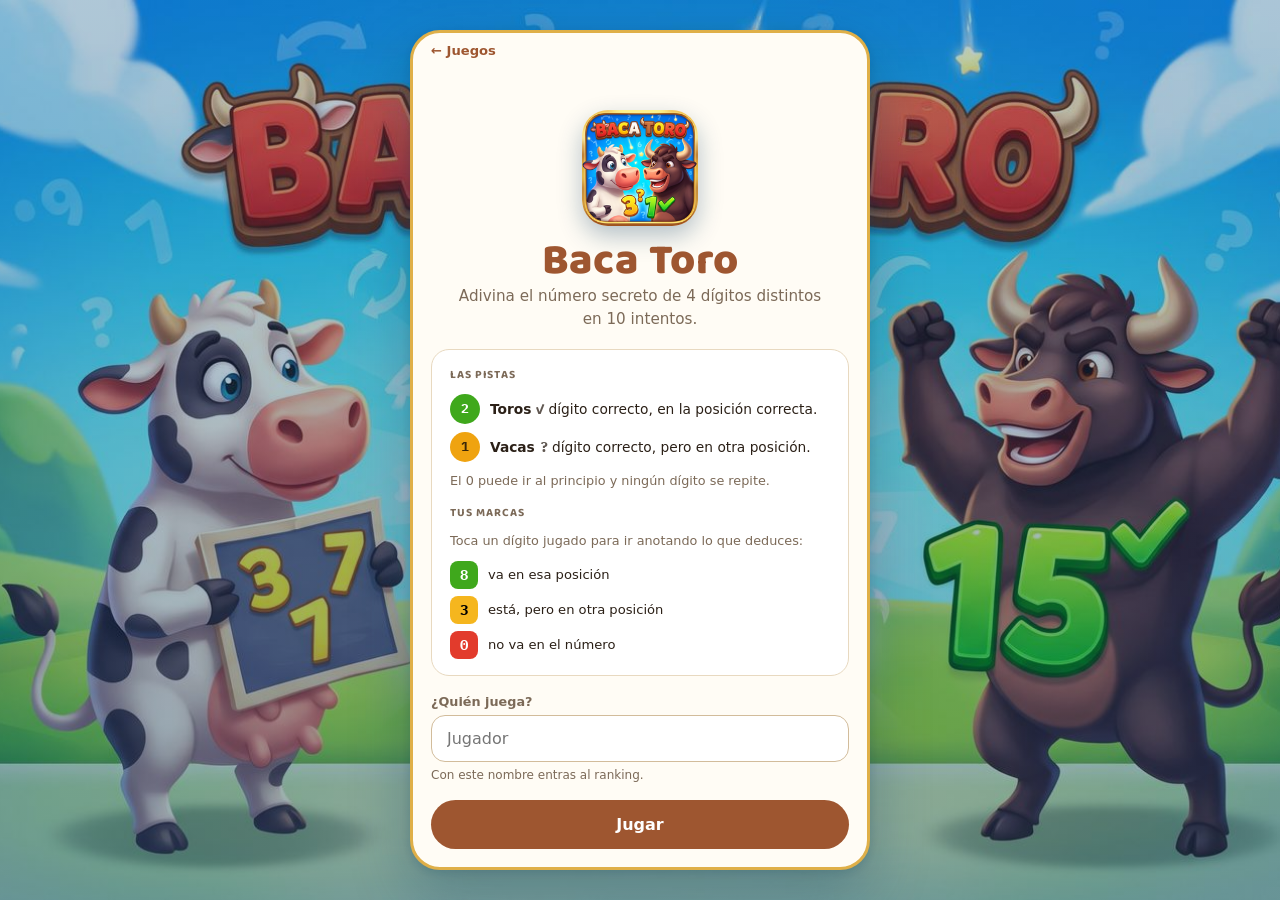
==== baca-toro.html @ 6170e8b9 "Un sudoku al lado de Baca Toro, y una portada para elegir La página deja de ser un juego y pasa a se" ====
<!doctype html>
<html lang="es">
<head>
<meta charset="utf-8">
<meta name="viewport" content="width=device-width, initial-scale=1, viewport-fit=cover">
<title>Baca Toro</title>
<meta name="description" content="Adivina el número secreto de 4 dígitos distintos en 10 intentos.">
<meta name="theme-color" content="#1E9BE8">
<link rel="preconnect" href="https://fonts.googleapis.com">
<link rel="preconnect" href="https://fonts.gstatic.com" crossorigin>
<link rel="stylesheet" href="https://fonts.googleapis.com/css2?family=Baloo+2:wght@600;700;800&family=IBM+Plex+Mono:wght@500;600;700&display=swap">
<link rel="icon" href="icono-192.png">
<link rel="apple-touch-icon" href="icono-192.png">

<link rel="stylesheet" href="comun.css">
</head>
<body>

<div id="app">
  <section class="vista portada gutter" id="vista-inicio"></section>
  <section class="vista" id="vista-juego" hidden></section>
  <section class="vista" id="vista-ranking" hidden></section>
  <div id="capa-dialogo"></div>
</div>

<script>
"use strict";

// ---------------------------------------------------------------------------
// Reglas del juego. Mismas que la versión Android, sin nada de interfaz.
// ---------------------------------------------------------------------------

const LARGO_SECRETO = 4;
const MAX_INTENTOS = 10;
const RESTANTES_PARA_ALERTA = 3;
const INTENSIDAD_MAXIMA_ALERTA = 0.45;
const MAX_LARGO_NOMBRE = 16;
const NOMBRE_POR_DEFECTO = "Jugador";
const LIMITE_RANKING = 50;
const DIGITOS = ["0", "1", "2", "3", "4", "5", "6", "7", "8", "9"];
const MARCAS = ["ninguna", "verde", "amarilla", "roja"];

/** Número secreto de dígitos distintos; puede empezar con 0, por eso es texto. */
function generarSecreto(largo = LARGO_SECRETO) {
  const bolsa = DIGITOS.slice();
  for (let i = bolsa.length - 1; i > 0; i--) {
    const j = Math.floor(Math.random() * (i + 1));
    [bolsa[i], bolsa[j]] = [bolsa[j], bolsa[i]];
  }
  return bolsa.slice(0, largo).join("");
}

/** Toros: dígito correcto en su lugar. Vacas: correcto pero corrido. */
function evaluarIntento(secreto, intento) {
  let toros = 0;
  let vacas = 0;
  for (let i = 0; i < intento.length; i++) {
    if (secreto[i] === intento[i]) toros++;
    else if (secreto.includes(intento[i])) vacas++;
  }
  return { toros, vacas, esVictoria: toros === LARGO_SECRETO };
}

/** Motivo del rechazo, o null si el intento sirve. */
function validarIntento(entrada, largo = LARGO_SECRETO, previos = []) {
  if (entrada.length !== largo) return "largo";
  if (!/^\d+$/.test(entrada)) return "noEsNumero";
  if (new Set(entrada).size !== entrada.length) return "repetidos";
  if (previos.includes(entrada)) return "yaIntentado";
  return null;
}

const MENSAJES_ERROR = {
  largo: `Te faltan dígitos: tienen que ser ${LARGO_SECRETO}.`,
  noEsNumero: "Sólo se permiten dígitos del 0 al 9.",
  repetidos: "Los dígitos no se pueden repetir.",
  yaIntentado: "Ese número ya lo probaste.",
};

/** Cuán roja se pone la pantalla: 0 tranquilo, 1 último intento. */
function nivelDeAlerta(usados) {
  const restantes = MAX_INTENTOS - usados;
  const tramos = RESTANTES_PARA_ALERTA + 1;
  if (restantes > RESTANTES_PARA_ALERTA) return 0;
  if (restantes <= 0) return 1;
  return (tramos - restantes) / tramos;
}

/** mm:ss, o h:mm:ss si la partida fue larguísima. */
function formatearTiempo(ms) {
  const total = Math.floor(ms / 1000);
  const h = Math.floor(total / 3600);
  const m = Math.floor((total % 3600) / 60);
  const s = total % 60;
  const dd = (n) => String(n).padStart(2, "0");
  return h > 0 ? `${h}:${dd(m)}:${dd(s)}` : `${dd(m)}:${dd(s)}`;
}

/** Siguiente color del ciclo de marcas, para ir cambiándolas a toques. */
function marcaSiguiente(marca) {
  return MARCAS[(MARCAS.indexOf(marca) + 1) % MARCAS.length];
}

// ---------------------------------------------------------------------------
// Fila en edición: se escribe tocando una celda y eligiendo abajo.
// ---------------------------------------------------------------------------

function filaVacia() {
  return { digitos: Array(LARGO_SECRETO).fill(null), seleccion: 0 };
}

const filaTexto = (fila) => fila.digitos.filter((d) => d !== null).join("");
const filaCompleta = (fila) => fila.digitos.every((d) => d !== null);

/** No vale repetir un dígito que ya esté en otra celda. */
const filaPermite = (fila, digito) =>
  !fila.digitos.some((escrito, i) => escrito === digito && i !== fila.seleccion);

/** Escribe y corre la selección a la derecha, sin borrar lo que ya había. */
function filaConDigito(fila, digito) {
  if (fila.seleccion === null) return fila;
  const digitos = fila.digitos.slice();
  digitos[fila.seleccion] = digito;
  return { digitos, seleccion: Math.min(fila.seleccion + 1, LARGO_SECRETO - 1) };
}

function filaBorrada(fila) {
  if (fila.seleccion === null) return fila;
  const digitos = fila.digitos.slice();
  digitos[fila.seleccion] = null;
  return { digitos, seleccion: fila.seleccion };
}

// ---------------------------------------------------------------------------
// Ranking guardado en este navegador.
// ---------------------------------------------------------------------------

const CLAVE_PUNTAJES = "vacas_toros_puntajes";
const CLAVE_JUGADOR = "vacas_toros_ultimo_jugador";

/** Menos intentos primero; a igual cantidad, menos tiempo. La fecha desempata. */
function ordenRanking(a, b) {
  return a.intentos - b.intentos || a.tiempoMs - b.tiempoMs || a.fechaMs - b.fechaMs;
}

function leerPuntajes() {
  try {
    const crudo = localStorage.getItem(CLAVE_PUNTAJES);
    if (!crudo) return [];
    const datos = JSON.parse(crudo);
    if (!Array.isArray(datos)) return [];
    return datos
      .filter((p) => p && typeof p.jugador === "string")
      .map((p) => ({
        jugador: p.jugador,
        intentos: Number(p.intentos) || 0,
        tiempoMs: Number(p.tiempoMs) || 0,
        fechaMs: Number(p.fechaMs) || 0,
      }))
      .sort(ordenRanking)
      .slice(0, LIMITE_RANKING);
  } catch (e) {
    // Datos corruptos o navegación privada: se parte de cero en vez de
    // dejar el juego sin ranking.
    return [];
  }
}

function guardarPuntaje(puntaje) {
  const todos = leerPuntajes().concat([puntaje]).sort(ordenRanking).slice(0, LIMITE_RANKING);
  try {
    localStorage.setItem(CLAVE_PUNTAJES, JSON.stringify(todos));
    localStorage.setItem(CLAVE_JUGADOR, puntaje.jugador);
  } catch (e) { /* sin almacenamiento, el ranking dura lo que dure la pestaña */ }
  return todos;
}

function leerUltimoJugador() {
  try { return localStorage.getItem(CLAVE_JUGADOR) || ""; } catch (e) { return ""; }
}

function borrarPuntajes() {
  try { localStorage.removeItem(CLAVE_PUNTAJES); } catch (e) { /* nada que borrar */ }
}

// ---------------------------------------------------------------------------
// Estado de la aplicación.
// ---------------------------------------------------------------------------

const estado = {
  pantalla: "inicio",
  jugador: "",
  secreto: generarSecreto(),
  fila: filaVacia(),
  intentos: [],
  error: null,
  partida: "enCurso",
  marcasDigitos: Array(DIGITOS.length).fill("ninguna"),
  secretoRevelado: null,
  tiempoMs: 0,
  inicioMs: 0,
  puntajes: [],
  puntajeReciente: null,
  dialogo: null,
};

let cronometro = null;
/** Turno que se acaba de jugar, para animarlo una sola vez al aparecer. */
let turnoRecien = 0;

const terminada = () => estado.partida !== "enCurso";
const intentosUsados = () => estado.intentos.length;
const intentosRestantes = () => MAX_INTENTOS - intentosUsados();
const puedeProbar = () => !terminada() && filaCompleta(estado.fila);
const colorDeMarca = (marca) => (marca === "ninguna" ? null : `var(--marca-${marca})`);
const colorDeTexto = (marca) =>
  marca === "ninguna" ? "var(--tinta)" : marca === "amarilla" ? "#000" : "#fff";

const esc = (texto) =>
  String(texto).replace(/[&<>"']/g, (c) =>
    ({ "&": "&amp;", "<": "&lt;", ">": "&gt;", '"': "&quot;", "'": "&#39;" }[c]));

// ---------------------------------------------------------------------------
// Acciones.
// ---------------------------------------------------------------------------

function empezarPartida() {
  estado.secreto = generarSecreto();
  estado.fila = filaVacia();
  estado.intentos = [];
  estado.error = null;
  estado.partida = "enCurso";
  estado.marcasDigitos = Array(DIGITOS.length).fill("ninguna");
  estado.secretoRevelado = null;
  estado.tiempoMs = 0;
  estado.puntajeReciente = null;
  estado.pantalla = "juego";
  turnoRecien = 0;
  arrancarCronometro();
  pintar();
}

function arrancarCronometro() {
  detenerCronometro();
  estado.inicioMs = Date.now() - estado.tiempoMs;
  cronometro = setInterval(() => {
    estado.tiempoMs = Date.now() - estado.inicioMs;
    const reloj = document.getElementById("reloj");
    if (reloj) reloj.textContent = formatearTiempo(estado.tiempoMs);
  }, 200);
}

function detenerCronometro() {
  if (cronometro) clearInterval(cronometro);
  cronometro = null;
}

function seleccionarCelda(pos) {
  if (terminada()) return;
  estado.fila = { digitos: estado.fila.digitos.slice(), seleccion: pos };
  estado.error = null;
  pintar();
}

function escribirDigito(digito) {
  if (terminada() || !filaPermite(estado.fila, digito)) return;
  estado.fila = filaConDigito(estado.fila, digito);
  estado.error = null;
  pintar();
}

function borrarDigito() {
  if (terminada()) return;
  estado.fila = filaBorrada(estado.fila);
  estado.error = null;
  pintar();
}

function cambiarMarca(turno, posicion) {
  const intento = estado.intentos.find((i) => i.turno === turno);
  if (!intento) return;
  intento.marcas[posicion] = marcaSiguiente(intento.marcas[posicion]);
  pintar();
}

function cambiarMarcaDigito(digito) {
  const pos = DIGITOS.indexOf(digito);
  if (pos < 0) return;
  estado.marcasDigitos[pos] = marcaSiguiente(estado.marcasDigitos[pos]);
  pintar();
}

function limpiarMarcas() {
  estado.marcasDigitos = Array(DIGITOS.length).fill("ninguna");
  pintar();
}

function probar() {
  if (terminada()) return;
  const numero = filaTexto(estado.fila);
  const error = validarIntento(numero, LARGO_SECRETO, estado.intentos.map((i) => i.numero));
  if (error) {
    estado.error = error;
    pintar();
    return;
  }

  const marcador = evaluarIntento(estado.secreto, numero);
  estado.intentos.push({
    turno: estado.intentos.length + 1,
    numero,
    marcador,
    marcas: Array(numero.length).fill("ninguna"),
  });
  turnoRecien = estado.intentos.length;

  if (marcador.esVictoria) estado.partida = "ganada";
  else if (estado.intentos.length >= MAX_INTENTOS) estado.partida = "perdida";

  estado.fila = filaVacia();
  estado.error = null;
  if (terminada()) {
    estado.secretoRevelado = estado.secreto;
    terminar();
  }
  pintar();
}

function confirmarRendirse() {
  if (terminada()) return;
  estado.fila = { digitos: estado.fila.digitos.slice(), seleccion: null };
  estado.error = null;
  estado.partida = "rendida";
  estado.secretoRevelado = estado.secreto;
  estado.dialogo = null;
  terminar();
  pintar();
}

/** Cierra el tiempo y, si ganó, entra al ranking. */
function terminar() {
  detenerCronometro();
  estado.tiempoMs = Date.now() - estado.inicioMs;
  if (estado.partida !== "ganada") return;

  const puntaje = {
    jugador: estado.jugador.trim() || NOMBRE_POR_DEFECTO,
    intentos: intentosUsados(),
    tiempoMs: estado.tiempoMs,
    fechaMs: Date.now(),
  };
  estado.puntajeReciente = puntaje;
  estado.puntajes = guardarPuntaje(puntaje);
}

function irA(pantalla) {
  if (pantalla !== "juego") detenerCronometro();
  else if (!terminada() && estado.intentos.length >= 0 && cronometro === null) arrancarCronometro();
  if (pantalla === "ranking") estado.puntajes = leerPuntajes();
  estado.pantalla = pantalla;
  pintar();
}

// ---------------------------------------------------------------------------
// Dibujo de las pantallas.
// ---------------------------------------------------------------------------

const vistas = {
  inicio: document.getElementById("vista-inicio"),
  juego: document.getElementById("vista-juego"),
  ranking: document.getElementById("vista-ranking"),
};
const capaDialogo = document.getElementById("capa-dialogo");

function pintar() {
  for (const [nombre, nodo] of Object.entries(vistas)) nodo.hidden = nombre !== estado.pantalla;

  if (estado.pantalla === "inicio") pintarInicio();
  if (estado.pantalla === "juego") pintarJuego();
  if (estado.pantalla === "ranking") pintarRanking();

  const alerta = estado.pantalla === "juego" && !terminada() ? nivelDeAlerta(intentosUsados()) : 0;
  document.documentElement.style.setProperty(
    "--mezcla",
    `${(alerta * INTENSIDAD_MAXIMA_ALERTA * 100).toFixed(1)}%`
  );

  pintarDialogo();
}

function pintarInicio() {
  vistas.inicio.innerHTML = `
    <a class="volver" href="index.html">← Juegos</a>

    <div class="marca">
      <img class="emblema" src="icono-192.png" width="192" height="192" alt=""
           fetchpriority="high">
      <h1 class="titulo">Baca Toro</h1>
      <p class="bajada">Adivina el número secreto de ${LARGO_SECRETO} dígitos distintos en ${MAX_INTENTOS} intentos.</p>
    </div>

    <div class="tarjeta-reglas">
      <p class="rotulo">Las pistas</p>
      <div class="pistas-def">
        <div class="pista-def">
          <span class="globo-def" style="background: var(--toros)">2</span>
          <span><strong>Toros <span class="simbolo">✓</span></strong> dígito correcto, en la posición correcta.</span>
        </div>
        <div class="pista-def">
          <span class="globo-def" style="background: var(--vacas); color: #3A2708">1</span>
          <span><strong>Vacas <span class="simbolo">?</span></strong> dígito correcto, pero en otra posición.</span>
        </div>
      </div>
      <p class="nota">El 0 puede ir al principio y ningún dígito se repite.</p>

      <p class="rotulo" style="padding-top: 4px">Tus marcas</p>
      <p class="nota">Toca un dígito jugado para ir anotando lo que deduces:</p>
      <div class="leyendas">
        <div class="leyenda">
          <span class="muestra" style="background: var(--marca-verde); color: #fff">8</span>
          <span>va en esa posición</span>
        </div>
        <div class="leyenda">
          <span class="muestra" style="background: var(--marca-amarilla); color: #000">3</span>
          <span>está, pero en otra posición</span>
        </div>
        <div class="leyenda">
          <span class="muestra" style="background: var(--marca-roja); color: #fff">0</span>
          <span>no va en el número</span>
        </div>
      </div>
    </div>

    <div class="campo">
      <label for="nombre">¿Quién juega?</label>
      <input id="nombre" type="text" maxlength="${MAX_LARGO_NOMBRE}"
             placeholder="${NOMBRE_POR_DEFECTO}" value="${esc(estado.jugador)}"
             autocomplete="nickname" enterkeyhint="go">
      <span class="ayuda">Con este nombre entras al ranking.</span>
    </div>

    <button class="boton" id="btn-jugar">Jugar</button>
    <button class="boton-linea" id="btn-ver-ranking">Ver ranking</button>
  `;

  const nombre = vistas.inicio.querySelector("#nombre");
  nombre.addEventListener("input", (e) => {
    estado.jugador = e.target.value.slice(0, MAX_LARGO_NOMBRE);
  });
  nombre.addEventListener("keydown", (e) => {
    if (e.key === "Enter") { e.preventDefault(); empezarPartida(); }
  });
  vistas.inicio.querySelector("#btn-jugar").addEventListener("click", empezarPartida);
  vistas.inicio.querySelector("#btn-ver-ranking").addEventListener("click", () => irA("ranking"));
}

function pintarJuego() {
  const alerta = nivelDeAlerta(intentosUsados());
  const filas = [];

  for (let i = 0; i < MAX_INTENTOS; i++) {
    const intento = estado.intentos[i];
    if (intento) {
      const celdas = intento.numero
        .split("")
        .map((digito, pos) => {
          const local = intento.marcas[pos];
          const global = estado.marcasDigitos[DIGITOS.indexOf(digito)];
          // La marca local manda; si no hay, se usa la de la tira de arriba.
          const marca = local === "ninguna" ? global : local;
          const fondo = colorDeMarca(marca);
          const estilo = fondo
            ? ` style="background:${fondo};color:${colorDeTexto(marca)};border-color:transparent"`
            : "";
          return `<button class="celda jugada"${estilo}>${digito}</button>`;
        })
        .join("");
      const globo = (cantidad, color, colorTexto) =>
        cantidad > 0
          ? `<span class="globo" style="background:${color};color:${colorTexto}">${cantidad}</span>`
          : `<span class="globo" style="background:color-mix(in srgb, ${color} 12%, transparent);color:var(--tenue)">${cantidad}</span>`;
      filas.push(`
        <div class="fila${intento.turno === turnoRecien ? " recien" : ""}" data-turno="${intento.turno}">
          <span class="num">${intento.turno}</span>
          <div class="celdas">${celdas}</div>
          <span class="relleno"></span>
          <span class="pista">${globo(intento.marcador.toros, "var(--toros)", "#fff")}</span>
          <span class="pista">${globo(intento.marcador.vacas, "var(--vacas)", "#3A2708")}</span>
        </div>
      `);
    } else if (i === intentosUsados() && !terminada()) {
      const celdas = estado.fila.digitos
        .map((digito, pos) => {
          const elegida = pos === estado.fila.seleccion;
          return `<button class="celda${elegida ? " elegida" : ""}" data-celda="${pos}">${digito ?? ""}</button>`;
        })
        .join("");
      filas.push(`
        <div class="fila">
          <span class="num">${i + 1}</span>
          <div class="celdas">${celdas}</div>
          <span class="relleno"></span>
          <button class="probar" id="btn-probar"${puedeProbar() ? "" : " disabled"}>Probar</button>
        </div>
      `);
    } else {
      filas.push(`
        <div class="fila">
          <span class="num"></span>
          <div class="celdas">${'<span class="celda hueca"></span>'.repeat(LARGO_SECRETO)}</div>
        </div>
      `);
    }
  }

  const tira = DIGITOS.map((digito, i) => {
    const marca = estado.marcasDigitos[i];
    const fondo = colorDeMarca(marca);
    const estilo = fondo ? ` style="background:${fondo};color:${colorDeTexto(marca)};border-color:transparent"` : "";
    return `<button data-marca-digito="${digito}"${estilo}>${digito}</button>`;
  }).join("");

  const teclas = DIGITOS.map((digito, i) => {
    const marca = estado.marcasDigitos[i];
    const permitido = filaPermite(estado.fila, digito);
    const fondo = colorDeMarca(marca);
    const estilo = fondo ? ` style="background:${fondo};color:${colorDeTexto(marca)};border-color:transparent"` : "";
    return `<button class="tecla" data-digito="${digito}"${estilo}${permitido ? "" : " disabled"}>${digito}</button>`;
  }).join("");

  const abajo = terminada() ? panelFinal() : `
    <div class="selector gutter">
      <div class="teclas">${teclas}</div>
      <div class="acciones">
        <button class="boton-linea" id="btn-rendirse">Rendirse</button>
        <button class="boton-linea" id="btn-borrar">Borrar</button>
      </div>
      <p class="atajo">También sirve el teclado: <kbd>0</kbd>–<kbd>9</kbd>, <kbd>←</kbd> <kbd>→</kbd>, <kbd>Enter</kbd> y <kbd>⌫</kbd></p>
    </div>
  `;

  vistas.juego.innerHTML = `
    <header class="barra gutter">
      <div class="quien">
        <div class="nombre">${esc(estado.jugador.trim() || NOMBRE_POR_DEFECTO)}</div>
        <div class="turno">Intento ${Math.min(intentosUsados() + 1, MAX_INTENTOS)} de ${MAX_INTENTOS}</div>
      </div>
      <span class="reloj" id="reloj">${formatearTiempo(estado.tiempoMs)}</span>
      <button class="salir" id="btn-salir">Salir</button>
    </header>

    <div class="bloque-tira gutter">
      <div class="tira-cabecera">
        <span class="rotulo">Dígitos descartados</span>
        <button id="btn-limpiar">Limpiar</button>
      </div>
      <div class="tira">${tira}</div>
    </div>

    ${!terminada() && alerta > 0
      ? `<div class="aviso-alerta gutter">${intentosRestantes() === 1 ? "¡Último intento!" : `Quedan ${intentosRestantes()} intentos`}</div>`
      : ""}

    <div class="cabecera-columnas gutter">
      <span class="hueco"></span>
      <span class="col toros">Toros</span>
      <span class="col vacas">Vacas</span>
    </div>

    <div class="historial gutter">${filas.join("")}</div>

    ${estado.error ? `<div class="error gutter">${MENSAJES_ERROR[estado.error]}</div>` : ""}
    ${abajo}
  `;

  const v = vistas.juego;
  v.querySelector("#btn-salir").addEventListener("click", () => irA("inicio"));
  v.querySelector("#btn-limpiar").addEventListener("click", limpiarMarcas);

  v.querySelectorAll("[data-marca-digito]").forEach((b) =>
    b.addEventListener("click", () => cambiarMarcaDigito(b.dataset.marcaDigito)));

  v.querySelectorAll("[data-celda]").forEach((b) =>
    b.addEventListener("click", () => seleccionarCelda(Number(b.dataset.celda))));

  v.querySelectorAll(".fila[data-turno]").forEach((fila) => {
    const turno = Number(fila.dataset.turno);
    fila.querySelectorAll(".celda").forEach((celda, pos) =>
      celda.addEventListener("click", () => cambiarMarca(turno, pos)));
  });

  v.querySelectorAll("[data-digito]").forEach((b) =>
    b.addEventListener("click", () => escribirDigito(b.dataset.digito)));

  const probarBtn = v.querySelector("#btn-probar");
  if (probarBtn) probarBtn.addEventListener("click", probar);

  const borrar = v.querySelector("#btn-borrar");
  if (borrar) borrar.addEventListener("click", borrarDigito);

  const rendirse = v.querySelector("#btn-rendirse");
  if (rendirse) rendirse.addEventListener("click", () => { estado.dialogo = "rendirse"; pintar(); });

  const otra = v.querySelector("#btn-otra-vez");
  if (otra) otra.addEventListener("click", empezarPartida);

  const verRanking = v.querySelector("#btn-ranking-final");
  if (verRanking) verRanking.addEventListener("click", () => irA("ranking"));

  // El historial sigue a la fila en juego.
  const historial = v.querySelector(".historial");
  if (historial && !terminada()) {
    const activa = historial.children[intentosUsados()];
    if (activa) activa.scrollIntoView({ block: "nearest" });
  }

  // La animación de entrada corre una sola vez.
  turnoRecien = 0;
}

function panelFinal() {
  const gano = estado.partida === "ganada";
  const titulo = gano
    ? "¡Ganaste!"
    : estado.partida === "perdida"
      ? "Se acabaron los intentos"
      : "Te rendiste";
  const detalle = gano
    ? `${intentosUsados()} ${intentosUsados() === 1 ? "intento" : "intentos"} en ${formatearTiempo(estado.tiempoMs)}.`
    : `El número era <span class="secreto">${estado.secretoRevelado}</span>`;
  return `
    <div class="panel-final gutter${gano ? " gano" : ""}">
      <h2>${titulo}</h2>
      <p>${detalle}</p>
      ${gano ? '<p class="guardado">Guardado en el ranking.</p>' : ""}
      <div class="par-botones">
        <button class="boton-linea" id="btn-ranking-final">Ranking</button>
        <button class="boton" id="btn-otra-vez">Otra vez</button>
      </div>
    </div>
  `;
}

function pintarRanking() {
  const puntajes = estado.puntajes;
  const reciente = estado.puntajeReciente;

  const cuerpo = puntajes.length === 0
    ? `<div class="vacio gutter">Todavía no hay partidas ganadas.<br>Gana una y aparecerás aquí.</div>`
    : `
      <div class="tabla-cabecera gutter">
        <span class="pos">#</span>
        <span class="jug">Jugador</span>
        <span class="int">Intentos</span>
        <span class="tie">Tiempo</span>
      </div>
      <div class="lista-ranking gutter">
        ${puntajes.map((p, i) => {
          const pos = i + 1;
          const esReciente = reciente &&
            p.jugador === reciente.jugador &&
            p.intentos === reciente.intentos &&
            p.tiempoMs === reciente.tiempoMs &&
            p.fechaMs === reciente.fechaMs;
          const clase = esReciente ? "reciente" : pos <= 3 ? "podio" : "";
          return `
            <div class="puesto ${clase}">
              <span class="pos"><span class="medalla">${pos}</span></span>
              <span class="jug">${esc(p.jugador)}</span>
              <span class="int">${p.intentos}</span>
              <span class="tie">${formatearTiempo(p.tiempoMs)}</span>
            </div>
          `;
        }).join("")}
      </div>
      <div class="pie-ranking gutter">
        <button class="boton-linea" id="btn-borrar-ranking">Borrar ranking</button>
      </div>
    `;

  vistas.ranking.innerHTML = `
    <header class="barra gutter">
      <div class="quien"><div class="nombre">Ranking</div></div>
      <button class="salir" id="btn-volver">Volver</button>
    </header>
    ${cuerpo}
  `;

  vistas.ranking.querySelector("#btn-volver")
    .addEventListener("click", () => irA(estado.intentos.length > 0 || terminada() ? "juego" : "inicio"));

  const borrar = vistas.ranking.querySelector("#btn-borrar-ranking");
  if (borrar) borrar.addEventListener("click", () => { estado.dialogo = "borrar"; pintar(); });
}

function pintarDialogo() {
  if (!estado.dialogo) { capaDialogo.innerHTML = ""; return; }

  const textos = {
    rendirse: {
      titulo: "¿Te quieres rendir?",
      cuerpo: "Se revelará el número secreto y perderás esta partida.",
      confirmar: "Sí, rendirme",
    },
    borrar: {
      titulo: "¿Borrar el ranking?",
      cuerpo: "Se pierden todos los puntajes guardados y no se pueden recuperar.",
      confirmar: "Borrar",
    },
  }[estado.dialogo];

  capaDialogo.innerHTML = `
    <div class="velo" role="dialog" aria-modal="true" aria-labelledby="dlg-titulo">
      <div class="dialogo">
        <h2 id="dlg-titulo">${textos.titulo}</h2>
        <p>${textos.cuerpo}</p>
        <div class="opciones">
          <button id="dlg-cancelar">Cancelar</button>
          <button id="dlg-confirmar">${textos.confirmar}</button>
        </div>
      </div>
    </div>
  `;

  const cual = estado.dialogo;
  capaDialogo.querySelector("#dlg-cancelar")
    .addEventListener("click", () => { estado.dialogo = null; pintar(); });
  capaDialogo.querySelector("#dlg-confirmar").addEventListener("click", () => {
    estado.dialogo = null;
    if (cual === "rendirse") confirmarRendirse();
    else {
      borrarPuntajes();
      estado.puntajes = [];
      estado.puntajeReciente = null;
      pintar();
    }
  });
  capaDialogo.querySelector("#dlg-confirmar").focus();
}

// ---------------------------------------------------------------------------
// Teclado físico: el navegador lo tiene y el teléfono no, así que se suma
// sin reemplazar al selector de abajo.
// ---------------------------------------------------------------------------

document.addEventListener("keydown", (e) => {
  if (estado.dialogo) {
    if (e.key === "Escape") { estado.dialogo = null; pintar(); }
    return;
  }
  if (estado.pantalla !== "juego" || terminada()) return;
  if (e.target instanceof HTMLInputElement) return;

  if (/^\d$/.test(e.key)) { e.preventDefault(); escribirDigito(e.key); }
  else if (e.key === "Backspace") { e.preventDefault(); borrarDigito(); }
  else if (e.key === "Enter" && puedeProbar()) { e.preventDefault(); probar(); }
  else if (e.key === "ArrowLeft" && estado.fila.seleccion !== null) {
    e.preventDefault();
    seleccionarCelda(Math.max(0, estado.fila.seleccion - 1));
  } else if (e.key === "ArrowRight" && estado.fila.seleccion !== null) {
    e.preventDefault();
    seleccionarCelda(Math.min(LARGO_SECRETO - 1, estado.fila.seleccion + 1));
  }
});

// ---------------------------------------------------------------------------
// Arranque.
// ---------------------------------------------------------------------------

estado.puntajes = leerPuntajes();
estado.jugador = leerUltimoJugador();
pintar();
</script>
</body>
</html>
---- comun.css ----
/* Estilos compartidos por las páginas de la colección: la paleta, el marco
   de la app sobre la ilustración, la barra, los botones, los diálogos y el
   ranking. Cada juego agrega encima lo suyo. */

/* Layout: marco de app centrado. En el teléfono ocupa la pantalla entera;
   en el computador queda del ancho de un teléfono, con el tablero al medio,
   la tira de control arriba y el selector de dígitos abajo. */
:root {
  /* Colores sacados de la ilustración: cielo, pasto, el rojo y el café del
     rótulo, y el verde y el ámbar con que el ícono marca toros y vacas. */
  --cielo: #1E9BE8;
  --cielo-claro: #7FD4F8;
  --pasto: #4EB582;
  --cafe: #9E5630;
  --cafe-sobre: #FFFFFF;
  --cafe-suave: #F6D9B8;
  --cafe-suave-sobre: #44210B;

  /* Toros: verde, el dígito está en su lugar. Vacas: ámbar, está pero corrido.
     Es la misma lectura que las marcas de abajo, así el color significa
     siempre lo mismo en toda la pantalla. */
  --toros: #3FA81C;
  --vacas: #EFA310;

  --crema: #FFFCF5;
  --tinta: #2B2017;
  --tenue: #7C6A58;
  --superficie: #FFFFFF;
  --superficie-var: #FBF0DE;
  --superficie-var-sobre: #5A4632;
  --borde: #E8D9C0;
  --borde-fuerte: #D2BC9B;
  --dorado: #DFAF48;

  --rojo: #E23B2C;
  --rojo-suave: #FFDED9;
  --rojo-suave-sobre: #5A1008;
  --verde-suave: #D6F0C4;
  --verde-suave-sobre: #1C3D0C;
  --marca-verde: #3FA81C;
  --marca-amarilla: #F5B61E;
  --marca-roja: #E23B2C;

  --sombra: 0 22px 60px rgba(10, 60, 95, 0.33), 0 3px 10px rgba(10, 60, 95, 0.16);
  --velo: rgba(14, 50, 76, 0.55);

  --display: "Baloo 2", "Trebuchet MS", system-ui, sans-serif;
  --cifra: "IBM Plex Mono", ui-monospace, "Cascadia Mono", Menlo, monospace;
  --texto: system-ui, -apple-system, "Segoe UI", Roboto, sans-serif;

  --caja: 42px;
  --pista: 38px;
  --turno: 18px;
  --mezcla: 0%;
  color-scheme: light;
}

@media (prefers-color-scheme: dark) {
  :root:not([data-theme="light"]) {
    --cafe: #F0C79E;
    --cafe-sobre: #43210B;
    --cafe-suave: #6B3C1C;
    --cafe-suave-sobre: #FBE2C8;

    --toros: #7BD94F;
    --vacas: #FFC247;

    --crema: #241C15;
    --tinta: #F2E7DA;
    --tenue: #BAA895;
    --superficie: #31261C;
    --superficie-var: #3B2E22;
    --superficie-var-sobre: #EADCCB;
    --borde: #4C3B2B;
    --borde-fuerte: #6A5339;
    --dorado: #C79A3C;

    --rojo: #FF8A7D;
    --rojo-suave: #5E1A12;
    --rojo-suave-sobre: #FFDED9;
    --verde-suave: #2A4A17;
    --verde-suave-sobre: #D6F0C4;
    --marca-verde: #3C9E1C;
    --marca-amarilla: #E0A412;
    --marca-roja: #D33425;

    --sombra: 0 22px 60px rgba(0, 0, 0, 0.6), 0 3px 10px rgba(0, 0, 0, 0.45);
    --velo: rgba(0, 0, 0, 0.66);
    color-scheme: dark;
  }
}

*, *::before, *::after { box-sizing: border-box; }

html { height: 100%; }

body {
  margin: 0;
  min-height: 100%;
  font-family: var(--texto);
  font-size: 15px;
  color: var(--tinta);
  /* La ilustración del juego como telón. El degradado de abajo es el color
     base: se ve igual mientras carga la imagen y si no llegara a cargar. */
  background: linear-gradient(180deg, var(--cielo) 0%, var(--cielo-claro) 52%, var(--pasto) 100%);
  background-attachment: fixed;
  display: grid;
  justify-items: center;
  align-content: center;
  -webkit-font-smoothing: antialiased;
}

body::before {
  content: "";
  position: fixed;
  inset: 0;
  z-index: -1;
  background: url("fondo.jpg") center / cover no-repeat;
}

/* Sobre la ilustración, un velo que baja el contraste del dibujo para que el
   tablero siga siendo lo que se lee primero. */
body::after {
  content: "";
  position: fixed;
  inset: 0;
  z-index: -1;
  background: linear-gradient(180deg, rgba(8, 60, 100, 0.26), rgba(8, 60, 100, 0.42));
}

@media (prefers-color-scheme: dark) {
  :root:not([data-theme="light"]) body::after {
    background: linear-gradient(180deg, rgba(6, 16, 26, 0.72), rgba(6, 16, 26, 0.82));
  }
}

[hidden] { display: none !important; }

button { font: inherit; color: inherit; cursor: pointer; border: none; background: none; }

:where(button, input, [tabindex]):focus-visible {
  outline: 2.5px solid var(--cafe);
  outline-offset: 2px;
}

/* --- El marco de la app ------------------------------------------------- */

#app {
  width: 100%;
  max-width: 460px;
  height: 100dvh;
  /* El tablero necesita este alto para no aplastarse. Si la ventana es más
     baja, el marco lo conserva y la página se desplaza. */
  min-height: 600px;
  display: flex;
  flex-direction: column;
  background: var(--crema);
  /* Se tiñe de rojo cuando quedan pocos intentos. */
  background: color-mix(in srgb, var(--rojo) var(--mezcla), var(--crema));
  transition: background 450ms ease;
  overflow: hidden;
  position: relative;
}

/* En pantallas con espacio, el juego deja de estirarse y toma la forma de
   una app, centrada y con un tamaño fijo cómodo. */
@media (min-width: 540px) and (min-height: 680px) {
  body { padding: 28px; }
  #app {
    height: min(840px, calc(100dvh - 56px));
    border-radius: 30px;
    /* El filete dorado del ícono, que separa el tablero de la ilustración. */
    border: 3px solid var(--dorado);
    box-shadow: var(--sombra);
  }
}

.vista { display: flex; flex-direction: column; flex: 1; min-height: 0; }

.gutter {
  padding-left: max(18px, env(safe-area-inset-left, 0px));
  padding-right: max(18px, env(safe-area-inset-right, 0px));
}

/* --- Portada ------------------------------------------------------------ */

.portada {
  overflow-y: auto;
  padding-block: 0 28px;
  padding-top: env(safe-area-inset-top, 0px);
  align-items: center;
  gap: 18px;
  text-align: center;
}

.portada > * { width: 100%; }

.marca {
  display: flex;
  flex-direction: column;
  align-items: center;
  gap: 2px;
  padding-top: 34px;
}

.marca .emblema {
  width: clamp(92px, 26vw, 116px);
  height: clamp(92px, 26vw, 116px);
  border-radius: 26px;
  margin-bottom: 12px;
  box-shadow: 0 10px 24px rgba(10, 60, 95, 0.3);
  display: block;
}

.titulo {
  font-family: var(--display);
  font-weight: 800;
  font-size: clamp(2.1rem, 9vw, 2.7rem);
  line-height: 1;
  letter-spacing: 0.01em;
  color: var(--cafe);
  margin: 0;
  text-wrap: balance;
}

.bajada {
  margin: 0;
  font-size: 0.95rem;
  line-height: 1.5;
  color: var(--tenue);
  max-width: 24rem;
  margin-inline: auto;
}

.tarjeta-reglas {
  background: var(--superficie);
  border: 1px solid var(--borde);
  border-radius: 18px;
  padding: 16px 18px;
  text-align: left;
  display: flex;
  flex-direction: column;
  gap: 10px;
}

.rotulo {
  font-family: var(--display);
  font-size: 0.72rem;
  font-weight: 700;
  text-transform: uppercase;
  letter-spacing: 0.09em;
  color: var(--tenue);
  margin: 0;
}

.pistas-def { display: flex; flex-direction: column; gap: 8px; }

.pista-def { display: flex; align-items: center; gap: 10px; font-size: 0.86rem; line-height: 1.35; }

.pista-def .globo-def {
  width: 30px; height: 30px; flex: none;
  border-radius: 50%;
  display: grid; place-items: center;
  font-family: var(--cifra);
  font-weight: 700;
  font-size: 0.8rem;
  color: #fff;
}

.pista-def .simbolo {
  font-family: var(--cifra);
  font-weight: 700;
  opacity: 0.75;
}

.nota { margin: 0; font-size: 0.8rem; line-height: 1.45; color: var(--tenue); }

.leyendas { display: flex; flex-direction: column; gap: 7px; }

.leyenda { display: flex; align-items: center; gap: 10px; font-size: 0.82rem; }

.leyenda .muestra {
  width: 28px; height: 28px; flex: none;
  border-radius: 8px;
  display: grid; place-items: center;
  font-family: var(--cifra);
  font-weight: 700;
  font-size: 0.85rem;
}

.campo { display: flex; flex-direction: column; gap: 6px; text-align: left; }

.campo label { font-size: 0.8rem; font-weight: 600; color: var(--tenue); }

.campo input {
  font: inherit;
  font-size: 1rem;
  padding: 13px 15px;
  border-radius: 14px;
  border: 1.5px solid var(--borde-fuerte);
  background: var(--superficie);
  color: var(--tinta);
  width: 100%;
  transition: border-color 150ms ease, box-shadow 150ms ease;
}

.campo input:focus {
  outline: none;
  border-color: var(--cafe);
  box-shadow: 0 0 0 3px color-mix(in srgb, var(--cafe) 18%, transparent);
}

.campo .ayuda { font-size: 0.75rem; color: var(--tenue); }

.boton {
  border-radius: 999px;
  padding: 15px 20px;
  background: var(--cafe);
  color: var(--cafe-sobre);
  font-weight: 700;
  font-size: 1rem;
  width: 100%;
  transition: transform 150ms ease, filter 150ms ease;
}

.boton:hover { filter: brightness(1.07); }
.boton:active { transform: scale(0.985); }
.boton:disabled { opacity: 0.4; cursor: not-allowed; transform: none; filter: none; }

.boton-linea {
  border: 1.5px solid var(--borde-fuerte);
  border-radius: 999px;
  padding: 13px 20px;
  font-weight: 600;
  width: 100%;
  color: var(--tinta);
  transition: background 150ms ease, border-color 150ms ease;
}

.boton-linea:hover { background: var(--superficie-var); border-color: var(--cafe); }

/* --- Barra superior ----------------------------------------------------- */

.barra {
  display: flex;
  align-items: center;
  gap: 12px;
  padding-block: 12px;
  padding-top: calc(12px + env(safe-area-inset-top, 0px));
  background: color-mix(in srgb, var(--rojo) var(--mezcla), var(--cafe-suave));
  color: var(--cafe-suave-sobre);
  border-bottom: 1px solid color-mix(in srgb, var(--cafe-suave-sobre) 12%, transparent);
  transition: background 450ms ease;
  flex: none;
}

.barra .quien { flex: 1; min-width: 0; }

.barra .nombre {
  font-family: var(--display);
  font-weight: 700;
  font-size: 1rem;
  line-height: 1.2;
  white-space: nowrap;
  overflow: hidden;
  text-overflow: ellipsis;
}

.barra .turno { font-size: 0.73rem; opacity: 0.8; margin-top: 1px; }

.barra .reloj {
  font-family: var(--cifra);
  font-weight: 600;
  font-size: 0.95rem;
  font-variant-numeric: tabular-nums;
  padding: 4px 9px;
  border-radius: 8px;
  background: color-mix(in srgb, var(--cafe-suave-sobre) 10%, transparent);
}

.barra .salir {
  padding: 8px 10px;
  border-radius: 9px;
  font-weight: 600;
  font-size: 0.85rem;
  transition: background 150ms ease;
}

.barra .salir:hover { background: color-mix(in srgb, var(--cafe-suave-sobre) 12%, transparent); }

/* --- Tira de control ---------------------------------------------------- */

.bloque-tira { flex: none; padding-top: 12px; }

.tira-cabecera {
  display: flex;
  align-items: baseline;
  justify-content: space-between;
  gap: 8px;
  margin-bottom: 6px;
}

.tira-cabecera button {
  font-size: 0.72rem;
  font-weight: 700;
  color: var(--cafe);
  padding: 2px 6px;
  border-radius: 6px;
}

.tira-cabecera button:hover { background: var(--superficie-var); }

.tira { display: grid; grid-template-columns: repeat(10, 1fr); gap: 4px; }

.tira button {
  aspect-ratio: 0.8;
  border-radius: 8px;
  border: 1px solid var(--borde);
  background: var(--superficie);
  color: var(--superficie-var-sobre);
  font-family: var(--cifra);
  font-weight: 600;
  font-size: 0.88rem;
  display: grid;
  place-items: center;
  transition: transform 150ms ease, background 150ms ease;
}

.tira button:active { transform: scale(0.92); }

/* --- Tablero ------------------------------------------------------------ */

.aviso-alerta {
  flex: none;
  text-align: center;
  color: var(--rojo);
  font-weight: 700;
  font-size: 0.85rem;
  padding-top: 8px;
  letter-spacing: 0.01em;
}

.cabecera-columnas {
  flex: none;
  display: flex;
  align-items: center;
  padding-block: 10px 6px;
  font-family: var(--display);
  font-size: 0.6rem;
  font-weight: 700;
  letter-spacing: 0.04em;
  text-transform: uppercase;
}

.cabecera-columnas .hueco { flex: 1; }
.cabecera-columnas .col { width: var(--pista); text-align: center; }
.cabecera-columnas .toros { color: var(--toros); }
.cabecera-columnas .vacas { color: var(--vacas); }

.historial {
  flex: 1;
  /* Nunca se deja aplastar por la tira y el selector: si falta espacio,
     el que se desplaza es el tablero. */
  min-height: 140px;
  overflow-y: auto;
  display: flex;
  flex-direction: column;
  gap: 6px;
  padding-bottom: 6px;
  scrollbar-width: thin;
  scrollbar-color: var(--borde-fuerte) transparent;
}

.historial::-webkit-scrollbar { width: 6px; }
.historial::-webkit-scrollbar-track { background: transparent; }
.historial::-webkit-scrollbar-thumb {
  background: var(--borde-fuerte);
  border-radius: 3px;
}

.fila { display: flex; align-items: center; flex: none; }

.fila .num {
  width: var(--turno);
  flex: none;
  font-family: var(--cifra);
  font-size: 0.7rem;
  color: var(--tenue);
  opacity: 0.6;
}

.celdas { display: flex; gap: 6px; }

.celda {
  width: var(--caja);
  height: var(--caja);
  border-radius: 10px;
  border: 1px solid var(--borde);
  background: var(--superficie);
  color: var(--tinta);
  font-family: var(--cifra);
  font-weight: 700;
  font-size: 1.12rem;
  display: grid;
  place-items: center;
  flex: none;
  transition: background 150ms ease, border-color 150ms ease, transform 150ms ease;
}

.celda.jugada:hover { transform: translateY(-1px); }

.celda.elegida {
  border-width: 2px;
  border-color: var(--cafe);
  background: color-mix(in srgb, var(--cafe) 10%, var(--superficie));
  box-shadow: 0 0 0 3px color-mix(in srgb, var(--cafe) 15%, transparent);
}

.celda.elegida:empty::after {
  content: "";
  width: 2px;
  height: 18px;
  background: var(--cafe);
  border-radius: 1px;
  animation: latir 1.1s ease-in-out infinite;
}

@keyframes latir { 0%, 100% { opacity: 1 } 50% { opacity: 0.15 } }

.celda.hueca {
  border-style: dashed;
  border-color: var(--borde);
  background: none;
  opacity: 0.5;
}

.fila .relleno { flex: 1; }

.pista { width: var(--pista); flex: none; display: grid; place-items: center; }

.pista .globo {
  width: 28px;
  height: 28px;
  border-radius: 50%;
  display: grid;
  place-items: center;
  font-family: var(--cifra);
  font-size: 0.85rem;
  font-weight: 700;
  font-variant-numeric: tabular-nums;
}

.probar {
  width: calc(var(--pista) * 2 + 4px);
  flex: none;
  height: 38px;
  border-radius: 999px;
  background: var(--cafe);
  color: var(--cafe-sobre);
  font-weight: 700;
  font-size: 0.82rem;
  transition: filter 150ms ease, transform 150ms ease;
}

.probar:hover:not(:disabled) { filter: brightness(1.08); }
.probar:active:not(:disabled) { transform: scale(0.96); }
.probar:disabled { opacity: 0.3; cursor: not-allowed; }

.fila.recien .celda { animation: aparecer 320ms ease-out backwards; }
.fila.recien .celda:nth-child(2) { animation-delay: 45ms; }
.fila.recien .celda:nth-child(3) { animation-delay: 90ms; }
.fila.recien .celda:nth-child(4) { animation-delay: 135ms; }
.fila.recien .globo { animation: aparecer 320ms ease-out 200ms backwards; }

@keyframes aparecer {
  from { opacity: 0; transform: translateY(-6px) scale(0.9) }
  to { opacity: 1; transform: none }
}

.error {
  flex: none;
  text-align: center;
  color: var(--rojo);
  font-size: 0.83rem;
  font-weight: 600;
  padding-block: 6px;
}

/* --- Selector de dígitos ------------------------------------------------ */

.selector {
  flex: none;
  display: flex;
  flex-direction: column;
  gap: 7px;
  padding-block: 10px 12px;
  padding-bottom: max(12px, env(safe-area-inset-bottom, 0px));
  border-top: 1px solid var(--borde);
  background: color-mix(in srgb, var(--superficie-var) 45%, transparent);
}

.teclas { display: grid; grid-template-columns: repeat(5, 1fr); gap: 7px; }

.tecla {
  height: 48px;
  border-radius: 12px;
  border: 1px solid var(--borde-fuerte);
  background: var(--superficie);
  color: var(--superficie-var-sobre);
  font-family: var(--cifra);
  font-weight: 600;
  font-size: 1.3rem;
  transition: transform 150ms ease, filter 150ms ease;
}

.tecla:hover:not(:disabled) { filter: brightness(0.97); }
.tecla:active:not(:disabled) { transform: scale(0.94); }
.tecla:disabled { opacity: 0.28; cursor: not-allowed; }

.acciones { display: flex; gap: 10px; }
.acciones .boton-linea { flex: 1; padding-block: 11px; font-size: 0.9rem; }

.atajo {
  flex: none;
  text-align: center;
  font-size: 0.7rem;
  color: var(--tenue);
  padding-bottom: 2px;
}

.atajo kbd {
  font-family: var(--cifra);
  font-size: 0.68rem;
  border: 1px solid var(--borde-fuerte);
  border-bottom-width: 2px;
  border-radius: 5px;
  padding: 1px 5px;
  background: var(--superficie);
}

@media (hover: none) { .atajo { display: none } }

/* --- Panel final -------------------------------------------------------- */

.panel-final {
  flex: none;
  padding: 18px;
  padding-bottom: max(18px, env(safe-area-inset-bottom, 0px));
  display: flex;
  flex-direction: column;
  align-items: center;
  gap: 7px;
  text-align: center;
  background: var(--rojo-suave);
  color: var(--rojo-suave-sobre);
  border-top: 1px solid color-mix(in srgb, var(--rojo-suave-sobre) 15%, transparent);
  animation: subir 300ms ease-out;
}

.panel-final.gano {
  background: var(--verde-suave);
  color: var(--verde-suave-sobre);
  border-top-color: color-mix(in srgb, var(--verde-suave-sobre) 15%, transparent);
}

@keyframes subir { from { opacity: 0; transform: translateY(14px) } to { opacity: 1; transform: none } }

.panel-final h2 { font-family: var(--display); font-size: 1.4rem; margin: 0; letter-spacing: -0.01em; }
.panel-final p { margin: 0; font-size: 0.92rem; }
.panel-final .guardado { font-size: 0.78rem; opacity: 0.75; }

.panel-final .secreto {
  font-family: var(--cifra);
  font-weight: 700;
  font-size: 1.1rem;
  letter-spacing: 0.22em;
  padding-left: 0.22em;
}

.par-botones { display: flex; gap: 10px; padding-top: 6px; width: 100%; }
.par-botones > * { flex: 1; width: auto; padding-block: 12px; }
.par-botones .boton-linea { border-color: currentColor; opacity: 0.85; }
.par-botones .boton-linea:hover { background: color-mix(in srgb, currentColor 10%, transparent); opacity: 1; }

/* --- Ranking ------------------------------------------------------------ */

.tabla-cabecera {
  flex: none;
  display: flex;
  align-items: center;
  padding-block: 12px 8px;
  font-family: var(--display);
  font-size: 0.65rem;
  font-weight: 700;
  text-transform: uppercase;
  letter-spacing: 0.1em;
  color: var(--tenue);
}

.tabla-cabecera .pos { width: 34px; text-align: center; }
.tabla-cabecera .jug { flex: 1; min-width: 0; }
.tabla-cabecera .int { width: 58px; text-align: center; }
.tabla-cabecera .tie { width: 58px; text-align: right; }

.lista-ranking {
  flex: 1;
  min-height: 0;
  overflow-y: auto;
  display: flex;
  flex-direction: column;
  gap: 6px;
  scrollbar-width: thin;
}

.puesto {
  display: flex;
  align-items: center;
  padding: 11px 9px;
  border-radius: 14px;
  background: var(--superficie);
  border: 1px solid var(--borde);
  flex: none;
}

.puesto.podio { border-color: color-mix(in srgb, var(--cafe) 45%, var(--borde)); }
.puesto.reciente { background: var(--verde-suave); color: var(--verde-suave-sobre); border-color: transparent; }

.puesto .pos { width: 34px; flex: none; display: grid; place-items: center; }

.puesto .medalla {
  width: 25px; height: 25px;
  border-radius: 50%;
  display: grid; place-items: center;
  font-family: var(--cifra);
  font-size: 0.75rem;
  font-weight: 700;
  background: var(--superficie-var);
  color: var(--superficie-var-sobre);
}

.puesto.podio .medalla { background: var(--cafe); color: var(--cafe-sobre); }
.puesto.reciente .medalla { background: var(--toros); color: #fff; }

.puesto .jug {
  flex: 1; min-width: 0;
  overflow: hidden; text-overflow: ellipsis; white-space: nowrap;
  font-size: 0.95rem;
  padding-right: 6px;
}

.puesto.reciente .jug { font-weight: 700; }
.puesto .int { width: 58px; flex: none; text-align: center; font-weight: 700; font-variant-numeric: tabular-nums; }
.puesto .tie { width: 58px; flex: none; text-align: right; font-family: var(--cifra); font-size: 0.85rem; font-variant-numeric: tabular-nums; }

.vacio {
  flex: 1;
  display: grid;
  place-items: center;
  text-align: center;
  font-size: 0.95rem;
  line-height: 1.6;
  color: var(--tenue);
  padding: 28px;
}

.pie-ranking {
  flex: none;
  padding-block: 12px;
  padding-bottom: max(12px, env(safe-area-inset-bottom, 0px));
}

/* --- Diálogo ------------------------------------------------------------ */

.velo {
  position: absolute;
  inset: 0;
  background: var(--velo);
  display: grid;
  place-items: center;
  padding: 22px;
  z-index: 20;
  animation: desvanecer 180ms ease-out;
}

@keyframes desvanecer { from { opacity: 0 } to { opacity: 1 } }

.dialogo {
  background: var(--crema);
  color: var(--tinta);
  border-radius: 20px;
  padding: 22px;
  width: 100%;
  max-width: 21rem;
  display: flex;
  flex-direction: column;
  gap: 9px;
  box-shadow: var(--sombra);
  animation: subir 220ms ease-out;
}

.dialogo h2 { font-family: var(--display); font-size: 1.1rem; margin: 0; }
.dialogo p { margin: 0; font-size: 0.88rem; line-height: 1.5; color: var(--tenue); }

.dialogo .opciones { display: flex; justify-content: flex-end; gap: 4px; padding-top: 8px; }

.dialogo .opciones button {
  padding: 10px 14px;
  border-radius: 999px;
  font-weight: 700;
  font-size: 0.88rem;
  color: var(--cafe);
  transition: background 150ms ease;
}

.dialogo .opciones button:hover { background: var(--superficie-var); }

/* Ventanas bajas: se achica todo lo accesorio para que quepan las diez filas. */
@media (max-height: 800px) {
  :root { --caja: 38px; }
  .tecla { height: 43px; }
  .marca { padding-top: 24px; }
}

@media (max-height: 700px) {
  :root { --caja: 34px; }
  .tecla { height: 39px; font-size: 1.15rem; }
  .tira button { font-size: 0.8rem; }
  .bloque-tira { padding-top: 8px; }
  .selector { gap: 6px; padding-block: 8px 10px; }
  .atajo { display: none; }
}

@media (prefers-reduced-motion: reduce) {
  *, *::before, *::after { transition: none !important; animation: none !important; }
}

/* --- Vuelta a la colección ---------------------------------------------- */

.volver {
  width: 100%;
  text-align: left;
  display: block;
  font-size: 0.82rem;
  font-weight: 700;
  color: var(--cafe);
  text-decoration: none;
  padding: 10px 0 0;
  transition: opacity 150ms ease;
}

.volver:hover { opacity: 0.7; text-decoration: underline; }
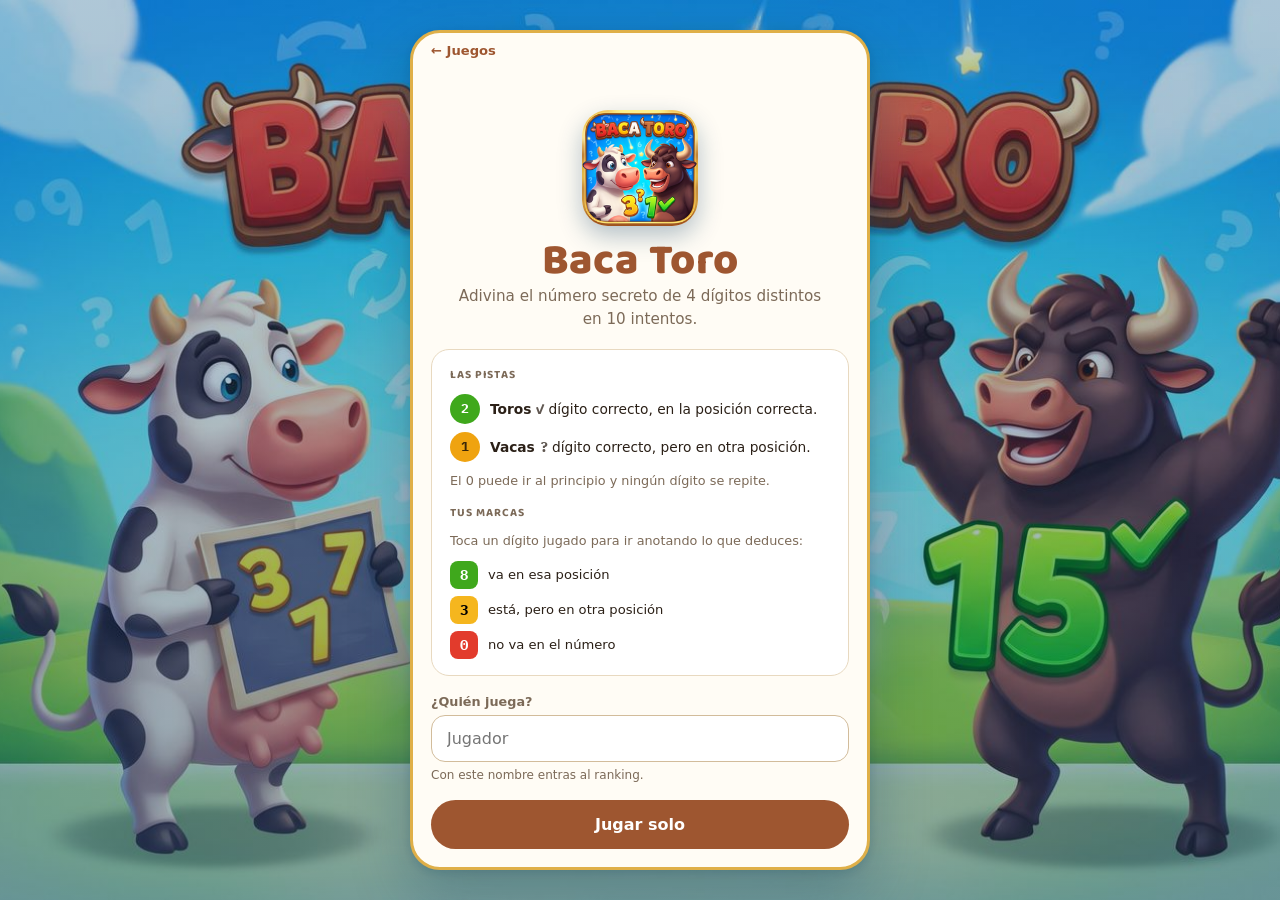
==== commit ce35d96d: "Duelos a distancia en Baca Toro y en Sudoku Sin servidor: lo que viaja entre los dos jugadores son e" ====
--- a/baca-toro.html
+++ b/baca-toro.html
@@ -12,17 +12,19 @@
 <link rel="icon" href="icono-192.png">
 <link rel="apple-touch-icon" href="icono-192.png">
 
-<link rel="stylesheet" href="comun.css">
+<link rel="stylesheet" href="comun.css?v=3">
 </head>
 <body>
 
 <div id="app">
   <section class="vista portada gutter" id="vista-inicio"></section>
+  <section class="vista portada gutter" id="vista-duelo" hidden></section>
   <section class="vista" id="vista-juego" hidden></section>
   <section class="vista" id="vista-ranking" hidden></section>
   <div id="capa-dialogo"></div>
 </div>
 
+<script src="duelo.js"></script>
 <script>
 "use strict";
 
@@ -202,7 +204,31 @@
   puntajes: [],
   puntajeReciente: null,
   dialogo: null,
+  /** Duelo en curso contra un amigo, o null si se juega solo. */
+  duelo: null,
+  /** Lo que se está armando antes de mandarle el enlace al rival. */
+  armando: null,
 };
+
+const CLAVE_DUELO = "baca_duelo";
+const CANTIDADES = [1, 3, 5, 10];
+
+function guardarDuelo() {
+  try {
+    if (estado.duelo) localStorage.setItem(CLAVE_DUELO, JSON.stringify(estado.duelo));
+    else localStorage.removeItem(CLAVE_DUELO);
+  } catch (e) { /* sin almacenamiento, el duelo dura lo que dure la pestaña */ }
+}
+
+function leerDuelo() {
+  try {
+    const crudo = localStorage.getItem(CLAVE_DUELO);
+    const d = crudo ? JSON.parse(crudo) : null;
+    return d && Array.isArray(d.aResolver) ? d : null;
+  } catch (e) {
+    return null;
+  }
+}
 
 let cronometro = null;
 /** Turno que se acaba de jugar, para animarlo una sola vez al aparecer. */
@@ -224,8 +250,9 @@
 // Acciones.
 // ---------------------------------------------------------------------------
 
-function empezarPartida() {
-  estado.secreto = generarSecreto();
+function empezarPartida(secretoFijo) {
+  // En un duelo el número no se sortea: lo puso el rival.
+  estado.secreto = secretoFijo || generarSecreto();
   estado.fila = filaVacia();
   estado.intentos = [];
   estado.error = null;
@@ -341,6 +368,10 @@
 function terminar() {
   detenerCronometro();
   estado.tiempoMs = Date.now() - estado.inicioMs;
+
+  // En un duelo no se guarda en el ranking de a uno: se anota la ronda.
+  if (estado.duelo) { cerrarRondaDeDuelo(); return; }
+
   if (estado.partida !== "ganada") return;
 
   const puntaje = {
@@ -367,6 +398,7 @@
 
 const vistas = {
   inicio: document.getElementById("vista-inicio"),
+  duelo: document.getElementById("vista-duelo"),
   juego: document.getElementById("vista-juego"),
   ranking: document.getElementById("vista-ranking"),
 };
@@ -376,6 +408,7 @@
   for (const [nombre, nodo] of Object.entries(vistas)) nodo.hidden = nombre !== estado.pantalla;
 
   if (estado.pantalla === "inicio") pintarInicio();
+  if (estado.pantalla === "duelo") pintarDuelo();
   if (estado.pantalla === "juego") pintarJuego();
   if (estado.pantalla === "ranking") pintarRanking();
 
@@ -439,7 +472,8 @@
       <span class="ayuda">Con este nombre entras al ranking.</span>
     </div>
 
-    <button class="boton" id="btn-jugar">Jugar</button>
+    <button class="boton" id="btn-jugar">Jugar solo</button>
+    <button class="boton-linea" id="btn-duelo">Duelo con un amigo</button>
     <button class="boton-linea" id="btn-ver-ranking">Ver ranking</button>
   `;
 
@@ -450,7 +484,8 @@
   nombre.addEventListener("keydown", (e) => {
     if (e.key === "Enter") { e.preventDefault(); empezarPartida(); }
   });
-  vistas.inicio.querySelector("#btn-jugar").addEventListener("click", empezarPartida);
+  vistas.inicio.querySelector("#btn-jugar").addEventListener("click", () => empezarPartida());
+  vistas.inicio.querySelector("#btn-duelo").addEventListener("click", () => abrirArmado(null));
   vistas.inicio.querySelector("#btn-ver-ranking").addEventListener("click", () => irA("ranking"));
 }
 
@@ -542,8 +577,12 @@
   vistas.juego.innerHTML = `
     <header class="barra gutter">
       <div class="quien">
-        <div class="nombre">${esc(estado.jugador.trim() || NOMBRE_POR_DEFECTO)}</div>
-        <div class="turno">Intento ${Math.min(intentosUsados() + 1, MAX_INTENTOS)} de ${MAX_INTENTOS}</div>
+        <div class="nombre">${estado.duelo
+          ? `Duelo con ${esc(estado.duelo.rival)}`
+          : esc(estado.jugador.trim() || NOMBRE_POR_DEFECTO)}</div>
+        <div class="turno">${estado.duelo
+          ? `Número ${estado.duelo.ronda + 1} de ${estado.duelo.aResolver.length} · intento ${Math.min(intentosUsados() + 1, MAX_INTENTOS)}`
+          : `Intento ${Math.min(intentosUsados() + 1, MAX_INTENTOS)} de ${MAX_INTENTOS}`}</div>
       </div>
       <span class="reloj" id="reloj">${formatearTiempo(estado.tiempoMs)}</span>
       <button class="salir" id="btn-salir">Salir</button>
@@ -574,7 +613,10 @@
   `;
 
   const v = vistas.juego;
-  v.querySelector("#btn-salir").addEventListener("click", () => irA("inicio"));
+  v.querySelector("#btn-salir").addEventListener("click", () => {
+    if (estado.duelo) { estado.dialogo = "dejarDuelo"; pintar(); }
+    else irA("inicio");
+  });
   v.querySelector("#btn-limpiar").addEventListener("click", limpiarMarcas);
 
   v.querySelectorAll("[data-marca-digito]").forEach((b) =>
@@ -602,7 +644,10 @@
   if (rendirse) rendirse.addEventListener("click", () => { estado.dialogo = "rendirse"; pintar(); });
 
   const otra = v.querySelector("#btn-otra-vez");
-  if (otra) otra.addEventListener("click", empezarPartida);
+  if (otra) otra.addEventListener("click", () => empezarPartida());
+
+  const siguiente = v.querySelector("#btn-siguiente");
+  if (siguiente) siguiente.addEventListener("click", siguienteRonda);
 
   const verRanking = v.querySelector("#btn-ranking-final");
   if (verRanking) verRanking.addEventListener("click", () => irA("ranking"));
@@ -628,6 +673,23 @@
   const detalle = gano
     ? `${intentosUsados()} ${intentosUsados() === 1 ? "intento" : "intentos"} en ${formatearTiempo(estado.tiempoMs)}.`
     : `El número era <span class="secreto">${estado.secretoRevelado}</span>`;
+  // En un duelo el panel no ofrece ranking ni revancha: encadena las rondas.
+  if (estado.duelo) {
+    const d = estado.duelo;
+    const quedan = d.aResolver.length - d.ronda - 1;
+    return `
+      <div class="panel-final gutter${gano ? " gano" : ""}">
+        <h2>${titulo}</h2>
+        <p>${detalle}</p>
+        <p class="guardado">Número ${d.ronda + 1} de ${d.aResolver.length}${
+          quedan > 0 ? ` · quedan ${quedan}` : " · era el último"}</p>
+        <div class="par-botones">
+          <button class="boton" id="btn-siguiente">${quedan > 0 ? "Siguiente número" : "Ver el resultado"}</button>
+        </div>
+      </div>
+    `;
+  }
+
   return `
     <div class="panel-final gutter${gano ? " gano" : ""}">
       <h2>${titulo}</h2>
@@ -707,6 +769,11 @@
       cuerpo: "Se pierden todos los puntajes guardados y no se pueden recuperar.",
       confirmar: "Borrar",
     },
+    dejarDuelo: {
+      titulo: "¿Dejar el duelo?",
+      cuerpo: "Se pierden los números que llevas resueltos. El enlace de tu rival sigue sirviendo si quieres retomarlo.",
+      confirmar: "Sí, dejarlo",
+    },
   }[estado.dialogo];
 
   capaDialogo.innerHTML = `
@@ -728,6 +795,7 @@
   capaDialogo.querySelector("#dlg-confirmar").addEventListener("click", () => {
     estado.dialogo = null;
     if (cual === "rendirse") confirmarRendirse();
+    else if (cual === "dejarDuelo") salirDelDuelo();
     else {
       borrarPuntajes();
       estado.puntajes = [];
@@ -736,6 +804,365 @@
     }
   });
   capaDialogo.querySelector("#dlg-confirmar").focus();
+}
+
+// ---------------------------------------------------------------------------
+// Duelo contra un amigo.
+//
+// Nadie está conectado con nadie: el que reta manda un enlace con los números
+// que el otro tendrá que adivinar, el retado contesta con los suyos, y de ahí
+// cada uno juega cuando quiera. Al final se cambian un código con los
+// resultados y la pantalla dice quién ganó.
+// ---------------------------------------------------------------------------
+
+function abrirArmado(reto) {
+  estado.armando = {
+    fase: reto ? "escribir" : "elegir",
+    cantidad: reto ? reto.n.length : 3,
+    numeros: [],
+    reto: reto || null,
+    enlace: "",
+  };
+  estado.pantalla = "duelo";
+  pintar();
+}
+
+function elegirCantidad(n) {
+  estado.armando.cantidad = n;
+  pintar();
+}
+
+/** Cuatro dígitos distintos, igual que el número que sortea el juego. */
+function numeroValido(texto) {
+  return /^\d{4}$/.test(texto) && new Set(texto).size === 4;
+}
+
+function pasarAEscribir() {
+  estado.armando.fase = "escribir";
+  pintar();
+}
+
+/** Arma el enlace con los números que el rival tendrá que adivinar. */
+function cerrarArmado(numeros) {
+  const a = estado.armando;
+  a.numeros = numeros;
+  a.enlace = enlaceCon("baca-toro.html", {
+    t: a.reto ? "resp" : "reto",
+    de: estado.jugador.trim() || NOMBRE_POR_DEFECTO,
+    n: numeros,
+  });
+  a.fase = "enviar";
+  pintar();
+}
+
+/** Empieza a resolver los números que puso el rival. */
+function comenzarDuelo(rival, aResolver) {
+  estado.duelo = { rival, aResolver, ronda: 0, resultados: [], resultadoRival: null };
+  estado.armando = null;
+  guardarDuelo();
+  empezarPartida(aResolver[0]);
+}
+
+/** Anota cómo fue la ronda y pasa a la siguiente, o cierra el duelo. */
+function cerrarRondaDeDuelo() {
+  const d = estado.duelo;
+  d.resultados.push({
+    // Perder o rendirse cuesta el máximo de intentos: si no, convendría
+    // rendirse apenas el número se pone difícil.
+    intentos: estado.partida === "ganada" ? intentosUsados() : MAX_INTENTOS,
+    tiempoMs: estado.tiempoMs,
+  });
+  guardarDuelo();
+}
+
+function siguienteRonda() {
+  const d = estado.duelo;
+  d.ronda++;
+  guardarDuelo();
+  if (d.ronda < d.aResolver.length) empezarPartida(d.aResolver[d.ronda]);
+  else { estado.pantalla = "duelo"; estado.armando = { fase: "final" }; pintar(); }
+}
+
+function codigoDeResultado() {
+  return aCodigo({
+    t: "res",
+    de: estado.jugador.trim() || NOMBRE_POR_DEFECTO,
+    r: estado.duelo.resultados.map((x) => [x.intentos, Math.round(x.tiempoMs / 100)]),
+  });
+}
+
+/** Lee el código que mandó el rival y lo deja listo para comparar. */
+function pegarResultadoRival(texto) {
+  const d = deCodigo(texto);
+  if (!d || d.t !== "res" || !Array.isArray(d.r)) return "No se entiende ese código. Pégalo completo.";
+  if (d.r.length !== estado.duelo.resultados.length) {
+    return `Ese código es de una partida a ${d.r.length}, y esta es a ${estado.duelo.resultados.length}.`;
+  }
+  estado.duelo.rival = d.de || estado.duelo.rival;
+  estado.duelo.resultadoRival = d.r.map(([intentos, decimas]) => ({
+    intentos: Number(intentos) || 0,
+    tiempoMs: (Number(decimas) || 0) * 100,
+  }));
+  guardarDuelo();
+  pintar();
+  return null;
+}
+
+function salirDelDuelo() {
+  estado.duelo = null;
+  estado.armando = null;
+  estado.dialogo = null;
+  guardarDuelo();
+  detenerCronometro();
+  estado.pantalla = "inicio";
+  pintar();
+}
+
+function pintarDuelo() {
+  const a = estado.armando || {};
+  if (a.fase === "elegir") return pintarElegirCantidad();
+  if (a.fase === "escribir") return pintarEscribirNumeros();
+  if (a.fase === "enviar") return pintarEnviarEnlace();
+  if (a.fase === "final") return pintarFinalDuelo();
+}
+
+function pintarElegirCantidad() {
+  const a = estado.armando;
+  vistas.duelo.innerHTML = `
+    <a class="volver" href="#" id="btn-atras">← Volver</a>
+    <div class="marca">
+      <h1 class="titulo">Duelo</h1>
+      <p class="bajada">Cada uno pone los números que el otro tiene que adivinar. Después juegan por separado y se comparan los resultados.</p>
+    </div>
+
+    <div class="opciones">
+      <p class="rotulo">¿Cuántos números?</p>
+      <div class="botonera fila4">
+        ${CANTIDADES.map((n) => `
+          <button class="opcion" data-cantidad="${n}" aria-pressed="${n === a.cantidad}">
+            <span class="fuerte">${n}</span>
+            <span class="flojo">${n === 1 ? "una vuelta" : "vueltas"}</span>
+          </button>
+        `).join("")}
+      </div>
+    </div>
+
+    <div class="campo">
+      <label for="nombre-duelo">¿Cómo te llamas?</label>
+      <input id="nombre-duelo" type="text" maxlength="${MAX_LARGO_NOMBRE}"
+             placeholder="${NOMBRE_POR_DEFECTO}" value="${esc(estado.jugador)}" autocomplete="nickname">
+      <span class="ayuda">Así te verá tu rival.</span>
+    </div>
+
+    <button class="boton" id="btn-seguir">Escribir mis números</button>
+  `;
+
+  vistas.duelo.querySelectorAll("[data-cantidad]").forEach((b) =>
+    b.addEventListener("click", () => elegirCantidad(Number(b.dataset.cantidad))));
+  vistas.duelo.querySelector("#nombre-duelo").addEventListener("input", (e) => {
+    estado.jugador = e.target.value.slice(0, MAX_LARGO_NOMBRE);
+  });
+  vistas.duelo.querySelector("#btn-seguir").addEventListener("click", pasarAEscribir);
+  vistas.duelo.querySelector("#btn-atras").addEventListener("click", (e) => {
+    e.preventDefault(); estado.armando = null; irA("inicio");
+  });
+}
+
+function pintarEscribirNumeros() {
+  const a = estado.armando;
+  const quien = a.reto ? esc(a.reto.de) : "tu rival";
+  const campos = Array.from({ length: a.cantidad }, (_, i) => `
+    <div class="campo-numero">
+      <span class="indice">${i + 1}</span>
+      <input class="secreto" data-indice="${i}" type="text" inputmode="numeric"
+             maxlength="4" placeholder="0000" autocomplete="off" value="${esc(a.numeros[i] || "")}">
+      <span class="visto" data-visto="${i}"></span>
+    </div>
+  `).join("");
+
+  vistas.duelo.innerHTML = `
+    <a class="volver" href="#" id="btn-atras">← Volver</a>
+    <div class="marca">
+      <h1 class="titulo">Tus números</h1>
+      <p class="bajada">${a.reto
+        ? `<strong>${quien}</strong> te retó a ${a.cantidad} ${a.cantidad === 1 ? "número" : "números"}. Escribe los tuyos, que son los que tendrá que adivinar.`
+        : `Escribe los ${a.cantidad} que tendrá que adivinar ${quien}.`}</p>
+    </div>
+
+    <div class="numeros-secretos">${campos}</div>
+    <p class="nota" style="text-align:left">Cuatro dígitos <strong>distintos</strong> cada uno. Puede empezar con 0.</p>
+
+    <button class="boton-linea" id="btn-azar">Ponerlos al azar</button>
+    <button class="boton" id="btn-listo" disabled>Listo</button>
+  `;
+
+  const inputs = [...vistas.duelo.querySelectorAll(".secreto")];
+  const listo = vistas.duelo.querySelector("#btn-listo");
+
+  function revisar() {
+    const valores = inputs.map((x) => x.value.trim());
+    valores.forEach((v, i) => {
+      const marca = vistas.duelo.querySelector(`[data-visto="${i}"]`);
+      marca.textContent = v === "" ? "" : numeroValido(v) ? "✓" : "✗";
+      marca.className = `visto ${v === "" ? "" : numeroValido(v) ? "bien" : "mal"}`;
+    });
+    a.numeros = valores;
+    listo.disabled = !valores.every(numeroValido);
+  }
+
+  inputs.forEach((x) => {
+    x.addEventListener("input", () => {
+      x.value = x.value.replace(/\D/g, "").slice(0, 4);
+      revisar();
+    });
+  });
+  revisar();
+
+  vistas.duelo.querySelector("#btn-azar").addEventListener("click", () => {
+    inputs.forEach((x) => { x.value = generarSecreto(); });
+    revisar();
+  });
+  listo.addEventListener("click", () => cerrarArmado(inputs.map((x) => x.value.trim())));
+  vistas.duelo.querySelector("#btn-atras").addEventListener("click", (e) => {
+    e.preventDefault();
+    if (a.reto) { estado.armando = null; irA("inicio"); }
+    else { a.fase = "elegir"; pintar(); }
+  });
+}
+
+function pintarEnviarEnlace() {
+  const a = estado.armando;
+  const esRespuesta = Boolean(a.reto);
+  const mensaje = `Te reto en Baca Toro, a ${a.cantidad} ${a.cantidad === 1 ? "número" : "números"}. Abre esto y escribe los tuyos:\n${a.enlace}`;
+  const mensajeResp = `Listo, acá van mis números para ti. Ábrelo y juega cuando quieras:\n${a.enlace}`;
+  const texto = esRespuesta ? mensajeResp : mensaje;
+
+  vistas.duelo.innerHTML = `
+    <div class="marca">
+      <h1 class="titulo">${esRespuesta ? "Mándaselo de vuelta" : "Mándaselo a tu rival"}</h1>
+      <p class="bajada">${esRespuesta
+        ? `Este enlace lleva tus números para <strong>${esc(a.reto.de)}</strong>. Mándaselo y empieza a jugar: no tienes que esperarlo.`
+        : "Este enlace lleva tus números adentro. Cuando te conteste con el suyo, lo abres y empiezas."}</p>
+    </div>
+
+    <div class="caja-enlace"><code>${esc(a.enlace)}</code></div>
+
+    <a class="boton btn-wsp" id="btn-wsp" href="${enlaceWhatsapp(texto)}" target="_blank" rel="noopener">Mandar por WhatsApp</a>
+    <button class="boton-linea" id="btn-copiar">Copiar el enlace</button>
+    <p class="aviso-copia" id="aviso"></p>
+
+    ${esRespuesta
+      ? `<button class="boton" id="btn-jugar-ya">Empezar a jugar</button>`
+      : `<p class="nota" style="text-align:center">Cuando te llegue su enlace, ábrelo y la partida empieza sola.</p>
+         <button class="boton-linea" id="btn-atras">Volver al inicio</button>`}
+  `;
+
+  vistas.duelo.querySelector("#btn-copiar").addEventListener("click", async () => {
+    const como = await compartir(texto, "Duelo en Baca Toro");
+    const aviso = vistas.duelo.querySelector("#aviso");
+    aviso.textContent = como === "copiado" ? "Copiado. Pégalo donde quieras."
+      : como === "compartido" ? "Listo, se mandó."
+      : como === "cancelado" ? ""
+      : "No se pudo copiar. Selecciona el enlace de arriba a mano.";
+  });
+
+  const jugarYa = vistas.duelo.querySelector("#btn-jugar-ya");
+  if (jugarYa) jugarYa.addEventListener("click", () => comenzarDuelo(a.reto.de, a.reto.n));
+
+  const atras = vistas.duelo.querySelector("#btn-atras");
+  if (atras) atras.addEventListener("click", () => { estado.armando = null; irA("inicio"); });
+}
+
+function pintarFinalDuelo() {
+  const d = estado.duelo;
+  const codigo = codigoDeResultado();
+  const mios = d.resultados;
+  const prom = {
+    intentos: promedio(mios.map((r) => r.intentos)),
+    tiempoMs: promedio(mios.map((r) => r.tiempoMs)),
+  };
+
+  const filas = mios.map((r, i) => `
+    <div class="puesto">
+      <span class="pos"><span class="medalla">${i + 1}</span></span>
+      <span class="jug">${d.aResolver[i]}</span>
+      <span class="int">${r.intentos}</span>
+      <span class="tie">${formatearTiempo(r.tiempoMs)}</span>
+    </div>
+  `).join("");
+
+  let comparacion = "";
+  if (d.resultadoRival) {
+    const { ganador, yo, rival } = compararDuelo(mios, d.resultadoRival);
+    const nombreYo = esc(estado.jugador.trim() || NOMBRE_POR_DEFECTO);
+    comparacion = `
+      <div class="panel-final ${ganador === "yo" ? "gano" : ""}" style="margin-top:14px">
+        <h2>${ganador === "yo" ? "¡Ganaste!" : ganador === "rival" ? `Ganó ${esc(d.rival)}` : "Empate"}</h2>
+        <div class="marcador-duelo">
+          <div class="lado ${ganador === "yo" ? "vence" : ""}">
+            <span class="quien-duelo">${nombreYo}</span>
+            <span class="cifra-duelo">${formatearPromedio(yo.intentos)}</span>
+            <span class="rotulo-duelo">intentos</span>
+            <span class="tiempo-duelo">${formatearTiempo(yo.tiempoMs)}</span>
+          </div>
+          <span class="versus">vs</span>
+          <div class="lado ${ganador === "rival" ? "vence" : ""}">
+            <span class="quien-duelo">${esc(d.rival)}</span>
+            <span class="cifra-duelo">${formatearPromedio(rival.intentos)}</span>
+            <span class="rotulo-duelo">intentos</span>
+            <span class="tiempo-duelo">${formatearTiempo(rival.tiempoMs)}</span>
+          </div>
+        </div>
+        <p class="guardado">Promedios de ${mios.length} ${mios.length === 1 ? "número" : "números"}. A igual cantidad de intentos, gana el menor tiempo.</p>
+      </div>
+    `;
+  }
+
+  vistas.duelo.innerHTML = `
+    <div class="marca">
+      <h1 class="titulo">Terminaste</h1>
+      <p class="bajada">Tu promedio: <strong>${formatearPromedio(prom.intentos)}</strong> ${prom.intentos === 1 ? "intento" : "intentos"} y <strong>${formatearTiempo(prom.tiempoMs)}</strong> por número.</p>
+    </div>
+
+    <div class="tabla-cabecera" style="padding-inline:0">
+      <span class="pos">#</span><span class="jug">Número</span>
+      <span class="int">Intentos</span><span class="tie">Tiempo</span>
+    </div>
+    <div class="lista-ranking" style="flex:none">${filas}</div>
+
+    ${d.resultadoRival ? comparacion : `
+      <div class="caja-enlace"><code>${codigo}</code></div>
+      <a class="boton btn-wsp" href="${enlaceWhatsapp(`Terminé el duelo. Mi resultado:\n${codigo}`)}" target="_blank" rel="noopener">Mandar mi resultado</a>
+      <button class="boton-linea" id="btn-copiar">Copiar mi resultado</button>
+      <p class="aviso-copia" id="aviso"></p>
+
+      <div class="campo" style="margin-top:6px">
+        <label for="codigo-rival">Pega acá el resultado de ${esc(d.rival)}</label>
+        <input id="codigo-rival" type="text" placeholder="Pega el código" autocomplete="off">
+        <span class="ayuda" id="error-codigo"></span>
+      </div>
+      <button class="boton" id="btn-comparar">Comparar</button>
+    `}
+
+    <button class="boton-linea" id="btn-salir-duelo" style="margin-top:6px">Salir del duelo</button>
+  `;
+
+  const copiar = vistas.duelo.querySelector("#btn-copiar");
+  if (copiar) copiar.addEventListener("click", async () => {
+    const como = await compartir(codigo, "Mi resultado");
+    const aviso = vistas.duelo.querySelector("#aviso");
+    aviso.textContent = como === "copiado" ? "Copiado." : como === "compartido" ? "Listo, se mandó."
+      : como === "cancelado" ? "" : "No se pudo copiar. Selecciónalo a mano.";
+  });
+
+  const comparar = vistas.duelo.querySelector("#btn-comparar");
+  if (comparar) comparar.addEventListener("click", () => {
+    const campo = vistas.duelo.querySelector("#codigo-rival");
+    const error = pegarResultadoRival(campo.value);
+    if (error) vistas.duelo.querySelector("#error-codigo").textContent = error;
+  });
+
+  vistas.duelo.querySelector("#btn-salir-duelo").addEventListener("click", salirDelDuelo);
 }
 
 // ---------------------------------------------------------------------------
@@ -769,7 +1196,41 @@
 
 estado.puntajes = leerPuntajes();
 estado.jugador = leerUltimoJugador();
-pintar();
+
+(function arrancar() {
+  const entrante = datosDelEnlace();
+
+  // Un enlace de duelo manda sobre cualquier cosa que hubiera guardada.
+  if (entrante && Array.isArray(entrante.n) && entrante.n.every(numeroValido)) {
+    limpiarEnlace();
+    if (entrante.t === "reto") {
+      // Te retaron: primero pones los tuyos, después juegas los suyos.
+      abrirArmado(entrante);
+      return;
+    }
+    if (entrante.t === "resp") {
+      // Te contestaron: a jugar los números que mandó.
+      comenzarDuelo(entrante.de || "Tu rival", entrante.n);
+      return;
+    }
+  }
+
+  // Un duelo a medias sobrevive a que se cierre la pestaña.
+  const guardado = leerDuelo();
+  if (guardado) {
+    estado.duelo = guardado;
+    if (guardado.resultados.length >= guardado.aResolver.length) {
+      estado.armando = { fase: "final" };
+      estado.pantalla = "duelo";
+      pintar();
+    } else {
+      empezarPartida(guardado.aResolver[guardado.ronda]);
+    }
+    return;
+  }
+
+  pintar();
+})();
 </script>
 </body>
 </html>
--- a/comun.css
+++ b/comun.css
@@ -849,3 +849,191 @@
 }
 
 .volver:hover { opacity: 0.7; text-decoration: underline; }
+
+/* --- Duelo contra un amigo ----------------------------------------------- */
+
+.botonera { display: grid; grid-template-columns: repeat(3, 1fr); gap: 7px; }
+.botonera.fila4 { grid-template-columns: repeat(4, 1fr); }
+
+.opcion {
+  padding: 11px 8px;
+  border-radius: 13px;
+  border: 1.5px solid var(--borde-fuerte);
+  background: var(--superficie);
+  color: var(--tinta);
+  display: flex;
+  flex-direction: column;
+  align-items: center;
+  gap: 1px;
+  transition: border-color 150ms ease, background 150ms ease, transform 150ms ease;
+}
+
+.opcion:hover { border-color: var(--cafe); }
+.opcion:active { transform: scale(0.97); }
+
+.opcion[aria-pressed="true"] {
+  border-color: var(--cafe);
+  border-width: 2px;
+  background: var(--cafe-suave);
+  color: var(--cafe-suave-sobre);
+}
+
+.opcion .fuerte { font-family: var(--display); font-weight: 700; font-size: 1rem; line-height: 1.1; }
+.opcion .flojo { font-size: 0.68rem; color: var(--tenue); }
+.opcion[aria-pressed="true"] .flojo { color: inherit; opacity: 0.75; }
+
+.numeros-secretos { display: flex; flex-direction: column; gap: 8px; }
+
+.campo-numero { display: flex; align-items: center; gap: 10px; }
+
+.campo-numero .indice {
+  width: 22px;
+  flex: none;
+  font-family: var(--cifra);
+  font-size: 0.78rem;
+  color: var(--tenue);
+  text-align: right;
+}
+
+.campo-numero .secreto {
+  flex: 1;
+  min-width: 0;
+  font-family: var(--cifra);
+  font-size: 1.3rem;
+  font-weight: 700;
+  letter-spacing: 0.3em;
+  text-align: center;
+  padding: 11px 8px;
+  border-radius: 13px;
+  border: 1.5px solid var(--borde-fuerte);
+  background: var(--superficie);
+  color: var(--tinta);
+  transition: border-color 150ms ease;
+}
+
+.campo-numero .secreto:focus {
+  outline: none;
+  border-color: var(--cafe);
+  box-shadow: 0 0 0 3px color-mix(in srgb, var(--cafe) 18%, transparent);
+}
+
+.campo-numero .visto {
+  width: 20px;
+  flex: none;
+  font-weight: 700;
+  font-size: 1rem;
+  text-align: center;
+}
+
+.campo-numero .visto.bien { color: var(--toros); }
+.campo-numero .visto.mal { color: var(--rojo); }
+
+.caja-enlace {
+  background: var(--superficie-var);
+  border: 1px solid var(--borde);
+  border-radius: 13px;
+  padding: 11px 13px;
+  text-align: left;
+  overflow-wrap: anywhere;
+}
+
+.caja-enlace code {
+  font-family: var(--cifra);
+  font-size: 0.72rem;
+  line-height: 1.5;
+  color: var(--superficie-var-sobre);
+}
+
+/* El verde de WhatsApp, que es el que la gente reconoce. */
+.btn-wsp {
+  background: #25D366;
+  color: #fff;
+  text-decoration: none;
+  display: block;
+  text-align: center;
+}
+
+.btn-wsp:hover { filter: brightness(1.05); }
+
+.aviso-copia {
+  margin: 0;
+  font-size: 0.78rem;
+  color: var(--tenue);
+  text-align: center;
+  min-height: 1.1em;
+}
+
+.marcador-duelo {
+  display: flex;
+  align-items: center;
+  justify-content: center;
+  gap: 10px;
+  width: 100%;
+  padding-block: 6px;
+}
+
+.marcador-duelo .lado {
+  flex: 1;
+  min-width: 0;
+  display: flex;
+  flex-direction: column;
+  align-items: center;
+  gap: 1px;
+  padding: 10px 6px;
+  border-radius: 14px;
+  border: 1.5px solid transparent;
+}
+
+.marcador-duelo .lado.vence {
+  border-color: currentColor;
+  background: color-mix(in srgb, currentColor 10%, transparent);
+}
+
+.marcador-duelo .quien-duelo {
+  font-weight: 700;
+  font-size: 0.82rem;
+  max-width: 100%;
+  overflow: hidden;
+  text-overflow: ellipsis;
+  white-space: nowrap;
+}
+
+.marcador-duelo .cifra-duelo {
+  font-family: var(--cifra);
+  font-weight: 700;
+  font-size: 1.6rem;
+  line-height: 1.1;
+}
+
+.marcador-duelo .rotulo-duelo {
+  font-size: 0.64rem;
+  text-transform: uppercase;
+  letter-spacing: 0.06em;
+  opacity: 0.7;
+}
+
+.marcador-duelo .tiempo-duelo {
+  font-family: var(--cifra);
+  font-size: 0.78rem;
+  opacity: 0.8;
+  padding-top: 2px;
+}
+
+.marcador-duelo .versus {
+  font-family: var(--display);
+  font-weight: 700;
+  font-size: 0.8rem;
+  opacity: 0.5;
+  flex: none;
+}
+
+.aviso-enlace {
+  margin: 0;
+  padding: 11px 13px;
+  border-radius: 13px;
+  background: var(--rojo-suave);
+  color: var(--rojo-suave-sobre);
+  font-size: 0.82rem;
+  line-height: 1.45;
+  text-align: left;
+}
